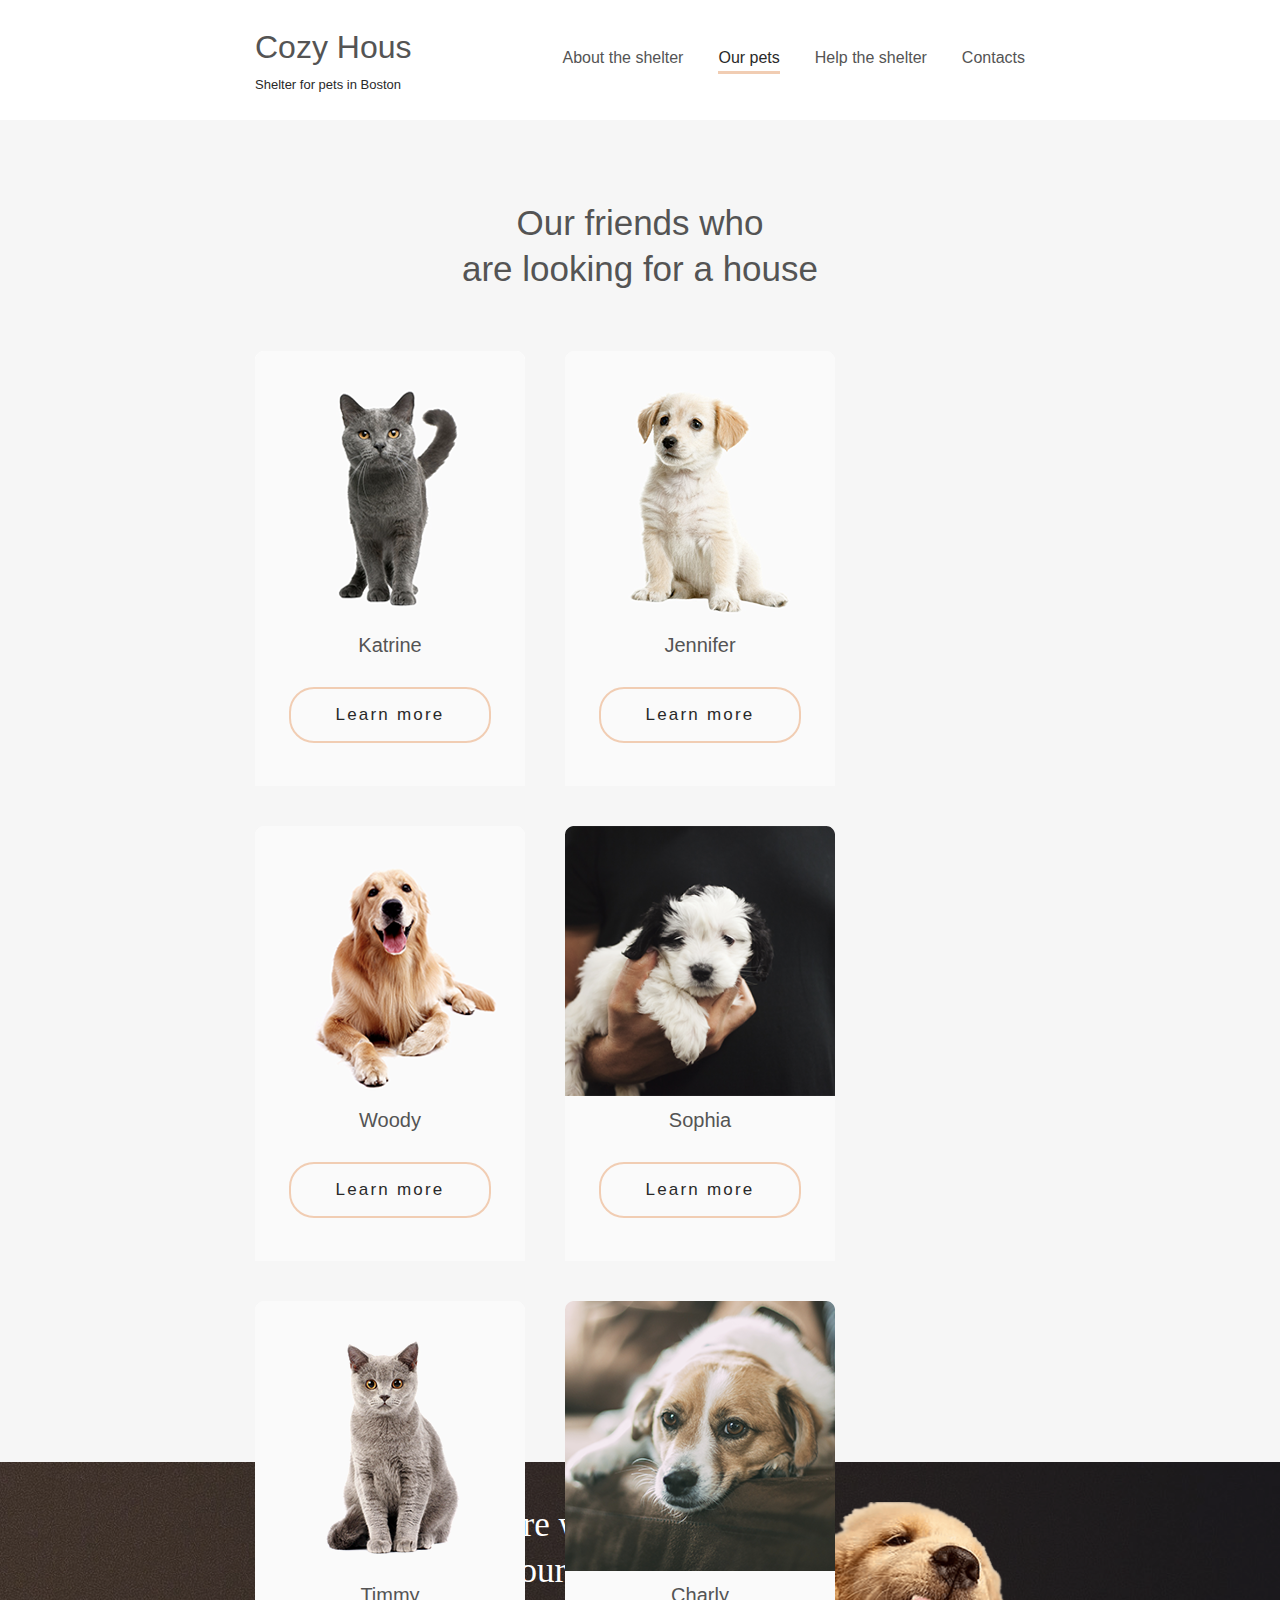
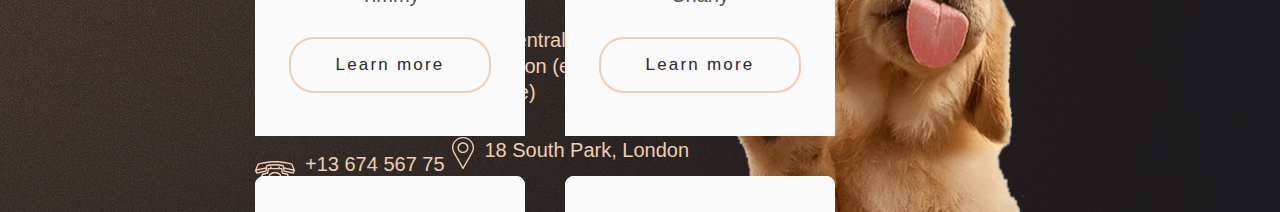
==== pages/pets/ourPets.html @ 7f10a40a "first commit" ====
<!DOCTYPE html>
<html lang="en">
<head>
   <meta charset="UTF-8">
   <meta http-equiv="X-UA-Compatible" content="IE=edge">
   <meta name="viewport" content="width=device-width, initial-scale=1.0">
   <link rel="stylesheet" href="./styles/style.css">
   <script src="./script.js" defer></script>
   <title>Our pets</title>
</head>
<body>
   <div class="site-container">
      <header class="header">
         <div class="container header__container">
            <div class="logo header__logo">
               <a href="../main/index.html">
                  <h1 class="logo__title">Cozy Hous</h1>
               <p class="logo__subtitle">Shelter for pets in Boston</p>
               </a>
            </div>
            <nav class="header__nav">
               <ul class="nav__list">
                  <li class="nav__link"><a href="../main/index.html" class="link__text">About the shelter</a></li>
                  <li class="nav__link"><a href="#" class="link__text link__active">Our pets</a></li>
                  <li class="nav__link"><a href="../main/index.html#help" class="link__text">Help the shelter</a></li>
                  <li class="nav__link"><a href="#footer" class="link__text">Contacts</a></li>
               </ul>
            </nav>
         </div>
      </header>
<section class="pets">
  <div class="pets__container container">
   <h3 class="pets__title">Our friends who
      are looking for a house</h3>
      <!-- это один лист слайда -->
      <div class="pets-cards__container">  
         <ul class="clider__list">
            <li class="slider-card link">
               <img src="../../assets/images/pets-katrine.png" alt="pets-katrine">
             
               <div class="button-section">
                  <h3 class="slider-card__title">Katrine</h3>
                  <button class="btn-reset slider__button btn link">Learn more</button>
               </div>
            </li>
            <li class="slider-card link">
               <img src="../../assets/images/pets-jennifer.png" alt="pets-jennifer">
              
               <div class="button-section">
                  <h3 class="slider-card__title">Jennifer</h3>
                  <button class="btn-reset slider__button btn link">Learn more</button>
               </div>
            </li>
            <li class="slider-card link">
               <img src="../../assets/images/pets-woody.png" alt="pets-woody">
               <div class="button-section">
                  <h3 class="slider-card__title">Woody</h3>
                  <button class="btn-reset slider__button btn link">Learn more</button>
               </div>
            </li>
            <li class="slider-card link">
               <img src="../../assets/images/pets-katrine-dog.png" alt="pets-sofia">
             
               <div class="button-section">
                  <h3 class="slider-card__title">Sophia</h3>
                  <button class="btn-reset slider__button btn link">Learn more</button>
               </div>
            </li>
            <li class="slider-card link">
               <img src="../../assets/images/pets-timmy.png" alt="pets-Timmy">
             
               <div class="button-section">
                  <h3 class="slider-card__title">Timmy</h3>
                  <button class="btn-reset slider__button btn link">Learn more</button>
               </div>
            </li>
            <li class="slider-card link">
               <img src="../../assets/images/pets-charly.png" alt="pets-Charly">
             
               <div class="button-section">
                  <h3 class="slider-card__title">Charly</h3>
                  <button class="btn-reset slider__button btn link">Learn more</button>
               </div>
            </li>
            <li class="slider-card link">
               <img src="../../assets/images/pets-scarlet.png" alt="pets-Scarlett">
             
               <div class="button-section">
                  <h3 class="slider-card__title">Scarlett</h3>
                  <button class="btn-reset slider__button btn link">Learn more</button>
               </div>
            </li>
            <li class="slider-card link">
               <img src="../../assets/images/pets-katrine-cat.png" alt="pets-Freddie">
             
               <div class="button-section">
                  <h3 class="slider-card__title">Freddie</h3>
                  <button class="btn-reset slider__button btn link">Learn more</button>
               </div>
            </li>
           </ul>
      </div>
      <ul class="slider-buttons__list">
         <li ><button class="btn-reset slider-button__item disabled">
             <img src="../../assets/icons/__.svg" alt="" class="arrowleft">
            </button> </li>
         <li>
            <button class="btn-reset slider-button__item disabled">
               <img src="../../assets/icons/arrowLeft2_.svg" alt="" class="arrowleft">
              </button>
         </li>
         <li>
            <button class="btn-reset slider-button__item slider-button__item_number">
               <img src="../../assets/icons/1.svg" alt="" class="arrowleft">
              </button>
         </li>
         <li >
            <button class="btn-reset slider-button__item arrowright active">
               <img src="../../assets/icons/arroeRight1.svg" alt="" class="arrowleft">
              </button>
         </li>
         <li>
            <button class="btn-reset slider-button__item arrowright active">
               <img src="../../assets/icons/arrowRight2_.svg" alt="" class="arrowleft">
              </button>
         </li>
      </ul>
  </div>
</section>
<footer class="footer" id="footer">
   <div class="footer__container container">
      <div class="contacts">
         <h3 class="footer-contacts__title">For questions
             and suggestions</h3>
             <a href=" mailto:mail@example.com" class="contacts-email__email"><img src="../../assets/icons/icon-email.svg" alt="tel" class="contacts-email__image"><h4>email@shelter.com</h4></a>
             <a href="tel:+13 674 567 75 54" class="contacts-tel__tel"><img src="../../assets/icons/icon-phone.svg" alt="" class="contacts-tel__image"> +13 674 567 75 54</a>
      </div>
      <div class="locations">
         <h3 class="contacts-location__title">We are waiting
             for your visit</h3>
             <a href="https://www.google.co.uk/maps/place/%D0%91%D0%BE%D1%81%D1%82%D0%BE%D0%BD,+%D0%92%D0%B5%D0%BB%D0%B8%D0%BA%D0%BE%D0%B1%D1%80%D0%B8%D1%82%D0%B0%D0%BD%D0%B8%D1%8F/@52.9783775,-0.0565171,13z/data=!3m1!4b1!4m5!3m4!1s0x47d7c2c53856f733:0x8406d541f1a0910c!8m2!3d52.979036!4d-0.0264359"
              class="contacts-location__location" target="_blank"><img src="../../assets/icons/icon-marker.svg" alt="" class="">1 Central Street, 
              Boston (entrance from the store)</a>
             <a href="https://www.google.co.uk/maps/place/%D0%9B%D0%BE%D0%BD%D0%B4%D0%BE%D0%BD,+%D0%92%D0%B5%D0%BB%D0%B8%D0%BA%D0%BE%D0%B1%D1%80%D0%B8%D1%82%D0%B0%D0%BD%D0%B8%D1%8F/@51.5283063,-0.3824794,10z/data=!3m1!4b1!4m5!3m4!1s0x47d8a00baf21de75:0x52963a5addd52a99!8m2!3d51.507033!4d-0.1263428" 
             class="contacts-location__location" target="_blank"><img src="../../assets/icons/icon-marker.svg" alt="" class=""> 18 South Park, London </a>
      </div>
      <img src="../../assets/images/footer-puppy.png" alt="" class="footer__image">
   </div>
</footer>
   </div>
</body>
</html>
---- pages/pets/styles/style.css ----
@import "./_normalize.css";
@import "./_global.css";
@import "./_overall.css";

@import "./components/_header.css";
@import "./components/_pets.css";
@import "./components/_footer.css";
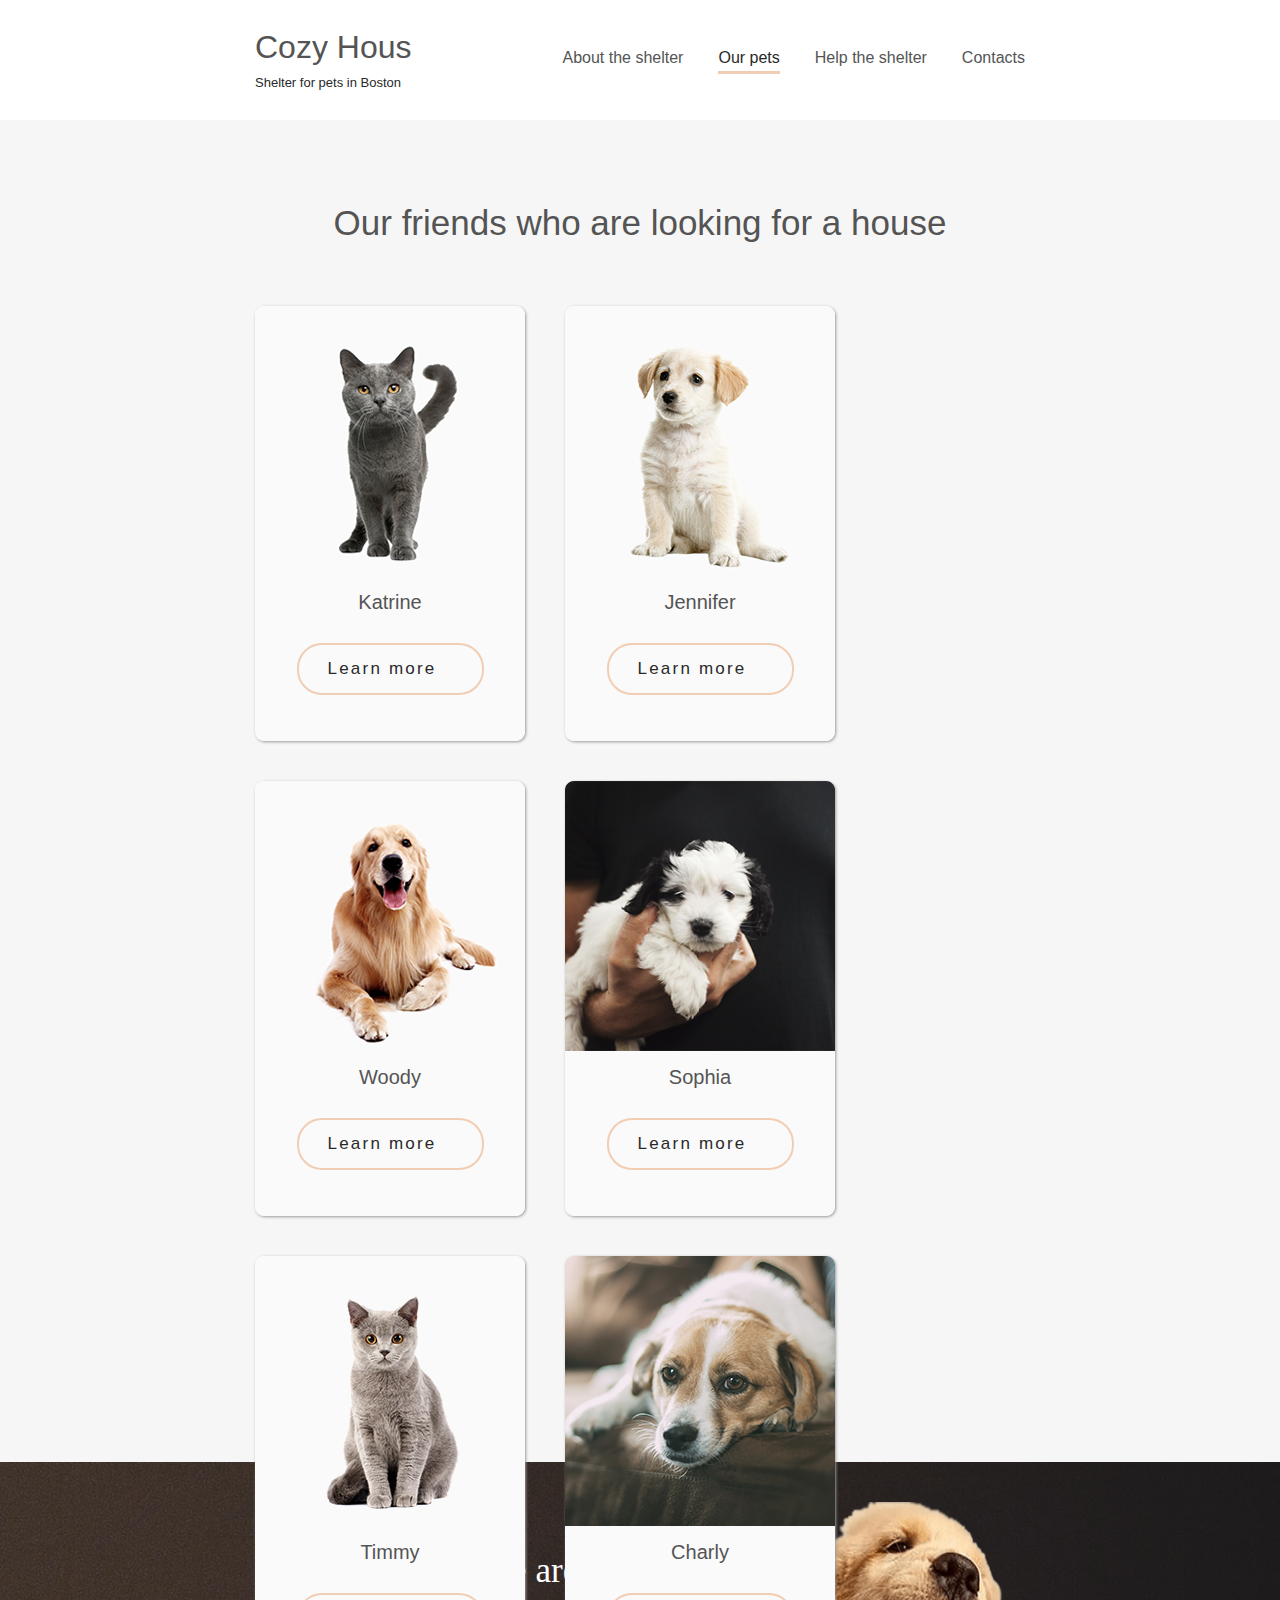
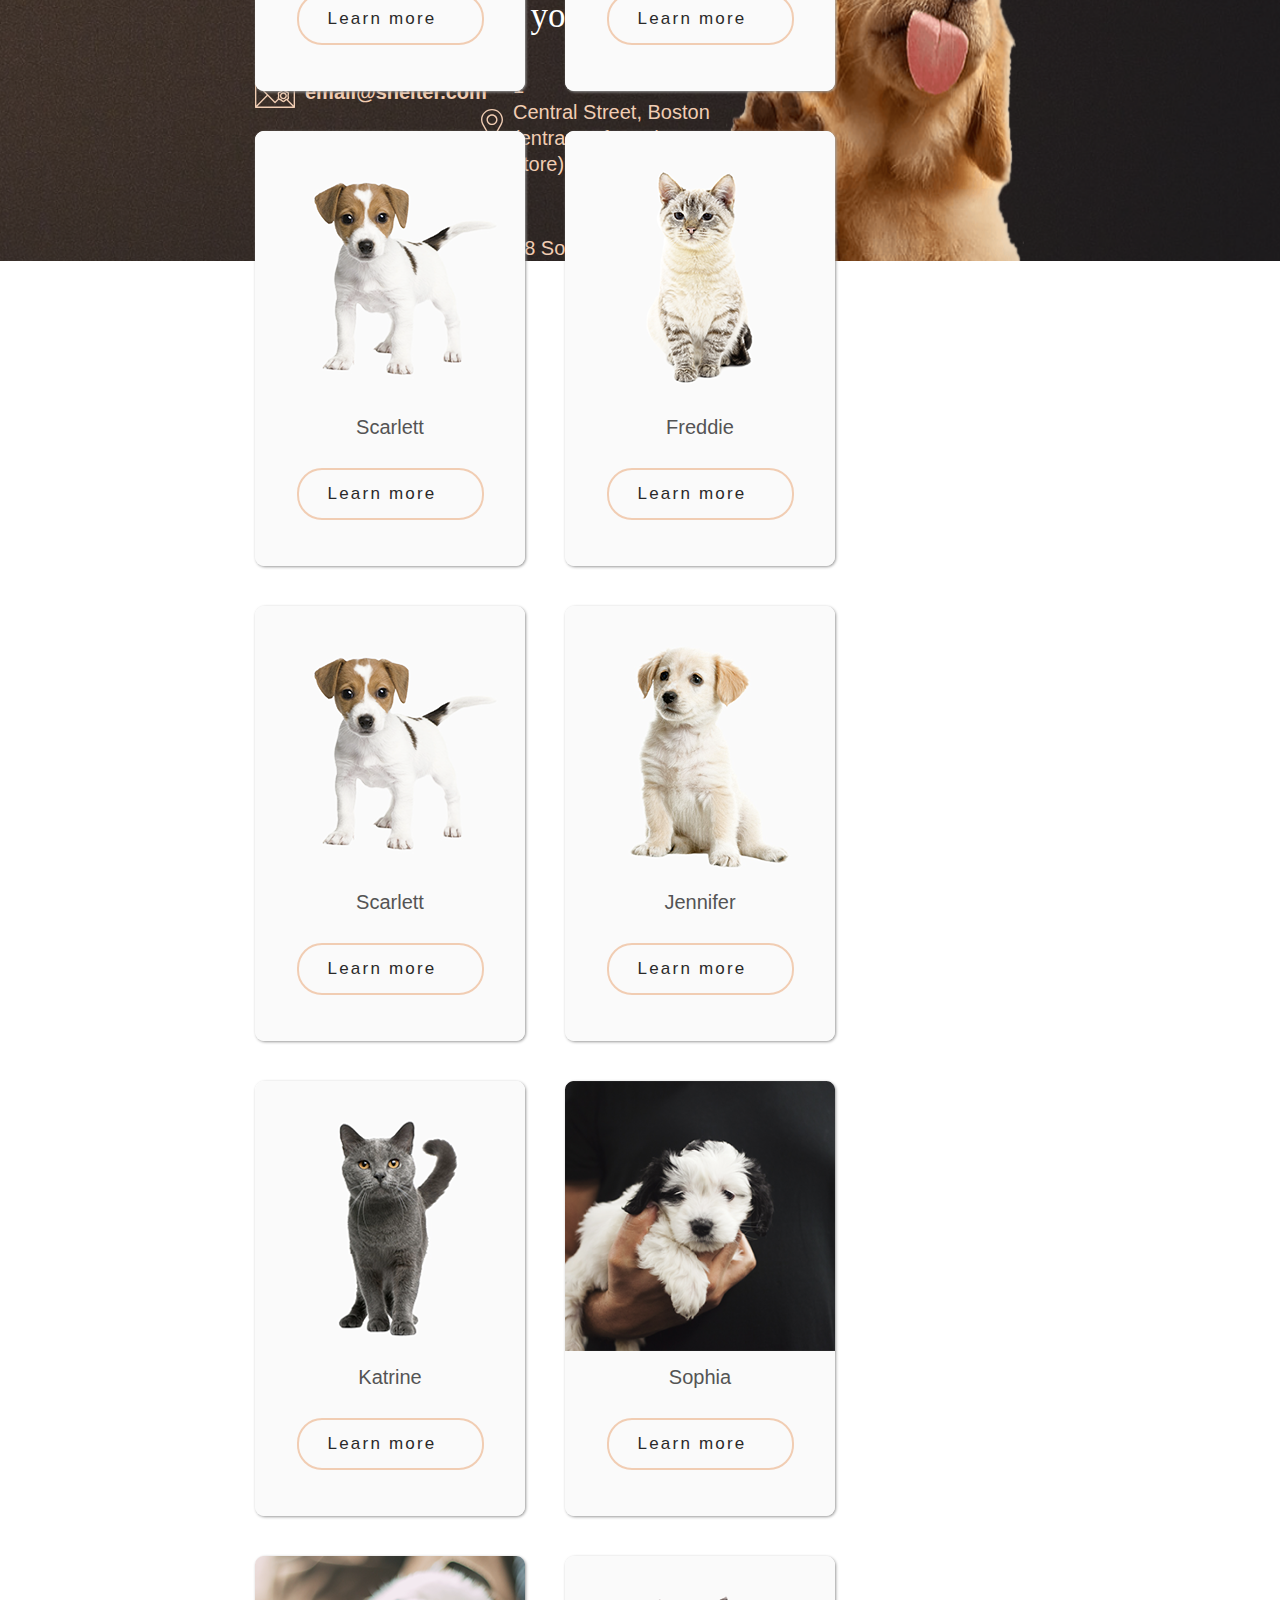
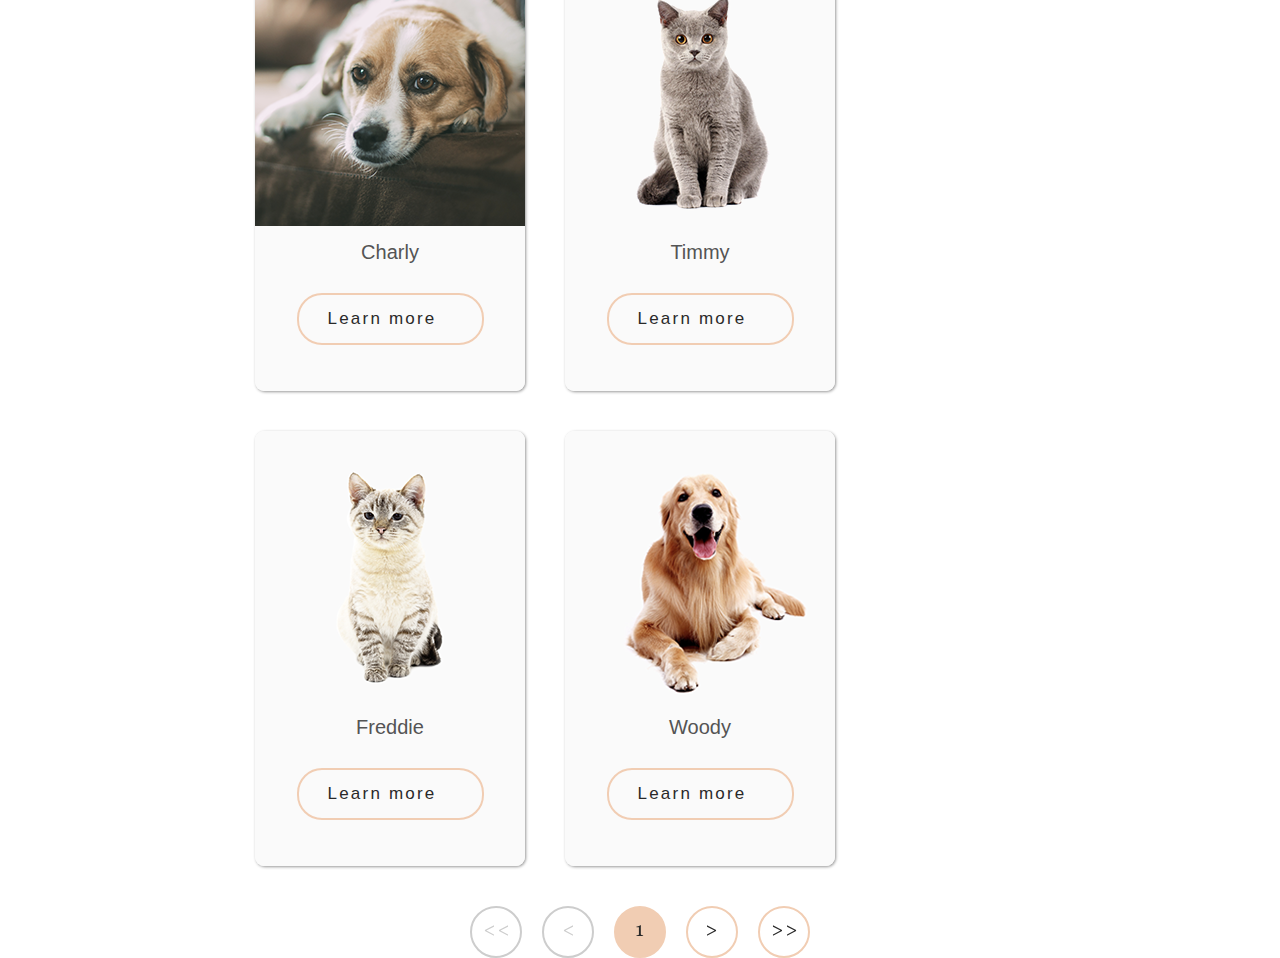
==== commit edf9b8a1: "first commit" ====
--- a/pages/pets/ourPets.html
+++ b/pages/pets/ourPets.html
@@ -1,152 +1,259 @@
 <!DOCTYPE html>
 <html lang="en">
-<head>
-   <meta charset="UTF-8">
-   <meta http-equiv="X-UA-Compatible" content="IE=edge">
-   <meta name="viewport" content="width=device-width, initial-scale=1.0">
-   <link rel="stylesheet" href="./styles/style.css">
-   <script src="./script.js" defer></script>
-   <title>Our pets</title>
-</head>
-<body>
-   <div class="site-container">
-      <header class="header">
-         <div class="container header__container">
+  <head>
+    <meta charset="UTF-8" />
+    <meta http-equiv="X-UA-Compatible" content="IE=edge" />
+    <meta name="viewport" content="width=device-width, initial-scale=1.0" />
+    <link rel="stylesheet" href="./styles/style.css" />
+    <title>Our pets</title>
+  </head>
+  <body>
+    <div class="site-container">
+      <div class="sticky-container">
+        <div class="simpe__div"></div>
+        <header class="header sticky" id="sticky">
+          <div class="container header__container">
             <div class="logo header__logo">
-               <a href="../main/index.html">
-                  <h1 class="logo__title">Cozy Hous</h1>
-               <p class="logo__subtitle">Shelter for pets in Boston</p>
-               </a>
+              <a href="../main/index.html">
+                <h1 class="logo__title">Cozy Hous</h1>
+                <p class="logo__subtitle">Shelter for pets in Boston</p>
+              </a>
             </div>
             <nav class="header__nav">
-               <ul class="nav__list">
-                  <li class="nav__link"><a href="../main/index.html" class="link__text">About the shelter</a></li>
-                  <li class="nav__link"><a href="#" class="link__text link__active">Our pets</a></li>
-                  <li class="nav__link"><a href="../main/index.html#help" class="link__text">Help the shelter</a></li>
-                  <li class="nav__link"><a href="#footer" class="link__text">Contacts</a></li>
-               </ul>
+              <ul class="nav__list">
+                <li class="nav__link">
+                  <a href="../main/index.html" class="link__text"
+                    >About the shelter</a
+                  >
+                </li>
+                <li class="nav__link">
+                  <a href="#" class="link__text link__active">Our pets</a>
+                </li>
+                <li class="nav__link">
+                  <a href="../main/index.html#help" class="link__text"
+                    >Help the shelter</a
+                  >
+                </li>
+                <li class="nav__link">
+                  <a href="#footer" class="link__text">Contacts</a>
+                </li>
+              </ul>
             </nav>
-         </div>
-      </header>
-<section class="pets">
-  <div class="pets__container container">
-   <h3 class="pets__title">Our friends who
-      are looking for a house</h3>
-      <!-- это один лист слайда -->
-      <div class="pets-cards__container">  
-         <ul class="clider__list">
-            <li class="slider-card link">
-               <img src="../../assets/images/pets-katrine.png" alt="pets-katrine">
-             
-               <div class="button-section">
-                  <h3 class="slider-card__title">Katrine</h3>
-                  <button class="btn-reset slider__button btn link">Learn more</button>
-               </div>
-            </li>
-            <li class="slider-card link">
-               <img src="../../assets/images/pets-jennifer.png" alt="pets-jennifer">
-              
-               <div class="button-section">
-                  <h3 class="slider-card__title">Jennifer</h3>
-                  <button class="btn-reset slider__button btn link">Learn more</button>
-               </div>
-            </li>
-            <li class="slider-card link">
-               <img src="../../assets/images/pets-woody.png" alt="pets-woody">
-               <div class="button-section">
-                  <h3 class="slider-card__title">Woody</h3>
-                  <button class="btn-reset slider__button btn link">Learn more</button>
-               </div>
-            </li>
-            <li class="slider-card link">
-               <img src="../../assets/images/pets-katrine-dog.png" alt="pets-sofia">
-             
-               <div class="button-section">
-                  <h3 class="slider-card__title">Sophia</h3>
-                  <button class="btn-reset slider__button btn link">Learn more</button>
-               </div>
-            </li>
-            <li class="slider-card link">
-               <img src="../../assets/images/pets-timmy.png" alt="pets-Timmy">
-             
-               <div class="button-section">
-                  <h3 class="slider-card__title">Timmy</h3>
-                  <button class="btn-reset slider__button btn link">Learn more</button>
-               </div>
-            </li>
-            <li class="slider-card link">
-               <img src="../../assets/images/pets-charly.png" alt="pets-Charly">
-             
-               <div class="button-section">
-                  <h3 class="slider-card__title">Charly</h3>
-                  <button class="btn-reset slider__button btn link">Learn more</button>
-               </div>
-            </li>
-            <li class="slider-card link">
-               <img src="../../assets/images/pets-scarlet.png" alt="pets-Scarlett">
-             
-               <div class="button-section">
-                  <h3 class="slider-card__title">Scarlett</h3>
-                  <button class="btn-reset slider__button btn link">Learn more</button>
-               </div>
-            </li>
-            <li class="slider-card link">
-               <img src="../../assets/images/pets-katrine-cat.png" alt="pets-Freddie">
-             
-               <div class="button-section">
-                  <h3 class="slider-card__title">Freddie</h3>
-                  <button class="btn-reset slider__button btn link">Learn more</button>
-               </div>
-            </li>
-           </ul>
+          </div>
+        </header>
+        <section class="pets">
+          <div class="pets__container container">
+            <h3 class="pets__title">Our friends who are looking for a house</h3>
+            <!-- это один лист слайда -->
+            <div class="pets-cards__container">
+              <ul class="slider__list js-pets-list">
+                <!-- <li class="slider-card link">
+                  <img
+                    src="../../assets/images/pets-katrine.png"
+                    alt="pets-katrine"
+                  />
+
+                  <div class="button-section">
+                    <h3 class="slider-card__title">Katrine</h3>
+                    <button class="btn-reset slider__button btn link">
+                      Learn more
+                    </button>
+                  </div>
+                </li> -->
+                <!-- <li class="slider-card link">
+                  <img
+                    src="../../assets/images/pets-jennifer.png"
+                    alt="pets-jennifer"
+                  />
+
+                  <div class="button-section">
+                    <h3 class="slider-card__title">Jennifer</h3>
+                    <button class="btn-reset slider__button btn link">
+                      Learn more
+                    </button>
+                  </div>
+                </li> -->
+                <!-- <li class="slider-card link">
+                  <img
+                    src="../../assets/images/pets-woody.png"
+                    alt="pets-woody"
+                  />
+                  <div class="button-section">
+                    <h3 class="slider-card__title">Woody</h3>
+                    <button class="btn-reset slider__button btn link">
+                      Learn more
+                    </button>
+                  </div>
+                </li> -->
+                <!-- <li class="slider-card link">
+                  <img
+                    src="../../assets/images/pets-katrine-dog.png"
+                    alt="pets-sofia"
+                  />
+
+                  <div class="button-section">
+                    <h3 class="slider-card__title">Sophia</h3>
+                    <button class="btn-reset slider__button btn link">
+                      Learn more
+                    </button>
+                  </div>
+                </li> -->
+                <!-- <li class="slider-card link">
+                  <img
+                    src="../../assets/images/pets-timmy.png"
+                    alt="pets-Timmy"
+                  />
+
+                  <div class="button-section">
+                    <h3 class="slider-card__title">Timmy</h3>
+                    <button class="btn-reset slider__button btn link">
+                      Learn more
+                    </button>
+                  </div>
+                </li> -->
+                <!-- <li class="slider-card link">
+                  <img
+                    src="../../assets/images/pets-charly.png"
+                    alt="pets-Charly"
+                  />
+
+                  <div class="button-section">
+                    <h3 class="slider-card__title">Charly</h3>
+                    <button class="btn-reset slider__button btn link">
+                      Learn more
+                    </button>
+                  </div>
+                </li> -->
+                <!-- <li class="slider-card link">
+                  <img
+                    src="../../assets/images/pets-scarlet.png"
+                    alt="pets-Scarlett"
+                  />
+
+                  <div class="button-section">
+                    <h3 class="slider-card__title">Scarlett</h3>
+                    <button class="btn-reset slider__button btn link">
+                      Learn more
+                    </button>
+                  </div>
+                </li> -->
+                <!-- <li class="slider-card link">
+                  <img
+                    src="../../assets/images/pets-katrine-cat.png"
+                    alt="pets-Freddie"
+                  />
+
+                  <div class="button-section">
+                    <h3 class="slider-card__title">Freddie</h3>
+                    <button class="btn-reset slider__button btn link">
+                      Learn more
+                    </button>
+                  </div>
+                </li> -->
+              </ul>
+            </div>
+            <ul class="slider-buttons__list">
+              <li>
+                <button class="btn-reset slider-button__item disabled">
+                  <img
+                    src="../../assets/icons/__.svg"
+                    alt=""
+                    class="arrowleft"
+                  />
+                </button>
+              </li>
+              <li>
+                <button class="btn-reset slider-button__item disabled">
+                  <img
+                    src="../../assets/icons/arrowLeft2_.svg"
+                    alt=""
+                    class="arrowleft"
+                  />
+                </button>
+              </li>
+              <li>
+                <button
+                  class="btn-reset slider-button__item slider-button__item_number"
+                >
+                  <img
+                    src="../../assets/icons/1.svg"
+                    alt=""
+                    class="arrowleft"
+                  />
+                </button>
+              </li>
+              <li>
+                <button class="btn-reset slider-button__item arrowright active">
+                  <img
+                    src="../../assets/icons/arroeRight1.svg"
+                    alt=""
+                    class="arrowleft"
+                  />
+                </button>
+              </li>
+              <li>
+                <button class="btn-reset slider-button__item arrowright active">
+                  <img
+                    src="../../assets/icons/arrowRight2_.svg"
+                    alt=""
+                    class="arrowleft"
+                  />
+                </button>
+              </li>
+            </ul>
+          </div>
+        </section>
       </div>
-      <ul class="slider-buttons__list">
-         <li ><button class="btn-reset slider-button__item disabled">
-             <img src="../../assets/icons/__.svg" alt="" class="arrowleft">
-            </button> </li>
-         <li>
-            <button class="btn-reset slider-button__item disabled">
-               <img src="../../assets/icons/arrowLeft2_.svg" alt="" class="arrowleft">
-              </button>
-         </li>
-         <li>
-            <button class="btn-reset slider-button__item slider-button__item_number">
-               <img src="../../assets/icons/1.svg" alt="" class="arrowleft">
-              </button>
-         </li>
-         <li >
-            <button class="btn-reset slider-button__item arrowright active">
-               <img src="../../assets/icons/arroeRight1.svg" alt="" class="arrowleft">
-              </button>
-         </li>
-         <li>
-            <button class="btn-reset slider-button__item arrowright active">
-               <img src="../../assets/icons/arrowRight2_.svg" alt="" class="arrowleft">
-              </button>
-         </li>
-      </ul>
-  </div>
-</section>
-<footer class="footer" id="footer">
-   <div class="footer__container container">
-      <div class="contacts">
-         <h3 class="footer-contacts__title">For questions
-             and suggestions</h3>
-             <a href=" mailto:mail@example.com" class="contacts-email__email"><img src="../../assets/icons/icon-email.svg" alt="tel" class="contacts-email__image"><h4>email@shelter.com</h4></a>
-             <a href="tel:+13 674 567 75 54" class="contacts-tel__tel"><img src="../../assets/icons/icon-phone.svg" alt="" class="contacts-tel__image"> +13 674 567 75 54</a>
-      </div>
-      <div class="locations">
-         <h3 class="contacts-location__title">We are waiting
-             for your visit</h3>
-             <a href="https://www.google.co.uk/maps/place/%D0%91%D0%BE%D1%81%D1%82%D0%BE%D0%BD,+%D0%92%D0%B5%D0%BB%D0%B8%D0%BA%D0%BE%D0%B1%D1%80%D0%B8%D1%82%D0%B0%D0%BD%D0%B8%D1%8F/@52.9783775,-0.0565171,13z/data=!3m1!4b1!4m5!3m4!1s0x47d7c2c53856f733:0x8406d541f1a0910c!8m2!3d52.979036!4d-0.0264359"
-              class="contacts-location__location" target="_blank"><img src="../../assets/icons/icon-marker.svg" alt="" class="">1 Central Street, 
-              Boston (entrance from the store)</a>
-             <a href="https://www.google.co.uk/maps/place/%D0%9B%D0%BE%D0%BD%D0%B4%D0%BE%D0%BD,+%D0%92%D0%B5%D0%BB%D0%B8%D0%BA%D0%BE%D0%B1%D1%80%D0%B8%D1%82%D0%B0%D0%BD%D0%B8%D1%8F/@51.5283063,-0.3824794,10z/data=!3m1!4b1!4m5!3m4!1s0x47d8a00baf21de75:0x52963a5addd52a99!8m2!3d51.507033!4d-0.1263428" 
-             class="contacts-location__location" target="_blank"><img src="../../assets/icons/icon-marker.svg" alt="" class=""> 18 South Park, London </a>
-      </div>
-      <img src="../../assets/images/footer-puppy.png" alt="" class="footer__image">
-   </div>
-</footer>
-   </div>
-</body>
-</html>+      <footer class="footer" id="footer">
+        <div class="footer__container container">
+          <div class="contacts">
+            <h3 class="footer-contacts__title">
+              For questions and suggestions
+            </h3>
+            <a href=" mailto:mail@example.com" class="contacts-email__email"
+              ><img
+                src="../../assets/icons/icon-email.svg"
+                alt="tel"
+                class="contacts-email__image"
+              />
+              <h4>email@shelter.com</h4></a
+            >
+            <a href="tel:+13 674 567 75 54" class="contacts-tel__tel"
+              ><img
+                src="../../assets/icons/icon-phone.svg"
+                alt=""
+                class="contacts-tel__image"
+              />
+              +13 674 567 75 54</a
+            >
+          </div>
+          <div class="locations">
+            <h3 class="contacts-location__title">
+              We are waiting for your visit
+            </h3>
+            <a
+              href="https://www.google.co.uk/maps/place/%D0%91%D0%BE%D1%81%D1%82%D0%BE%D0%BD,+%D0%92%D0%B5%D0%BB%D0%B8%D0%BA%D0%BE%D0%B1%D1%80%D0%B8%D1%82%D0%B0%D0%BD%D0%B8%D1%8F/@52.9783775,-0.0565171,13z/data=!3m1!4b1!4m5!3m4!1s0x47d7c2c53856f733:0x8406d541f1a0910c!8m2!3d52.979036!4d-0.0264359"
+              class="contacts-location__location"
+              target="_blank"
+              ><img src="../../assets/icons/icon-marker.svg" alt="" class="" />1
+              Central Street, Boston (entrance from the store)</a
+            >
+            <a
+              href="https://www.google.co.uk/maps/place/%D0%9B%D0%BE%D0%BD%D0%B4%D0%BE%D0%BD,+%D0%92%D0%B5%D0%BB%D0%B8%D0%BA%D0%BE%D0%B1%D1%80%D0%B8%D1%82%D0%B0%D0%BD%D0%B8%D1%8F/@51.5283063,-0.3824794,10z/data=!3m1!4b1!4m5!3m4!1s0x47d8a00baf21de75:0x52963a5addd52a99!8m2!3d51.507033!4d-0.1263428"
+              class="contacts-location__location"
+              target="_blank"
+              ><img src="../../assets/icons/icon-marker.svg" alt="" class="" />
+              18 South Park, London
+            </a>
+          </div>
+          <img
+            src="../../assets/images/footer-puppy.png"
+            alt=""
+            class="footer__image"
+          />
+        </div>
+      </footer>
+    </div>
+    <script src="./js/main.js" type="module"></script>
+  </body>
+</html>
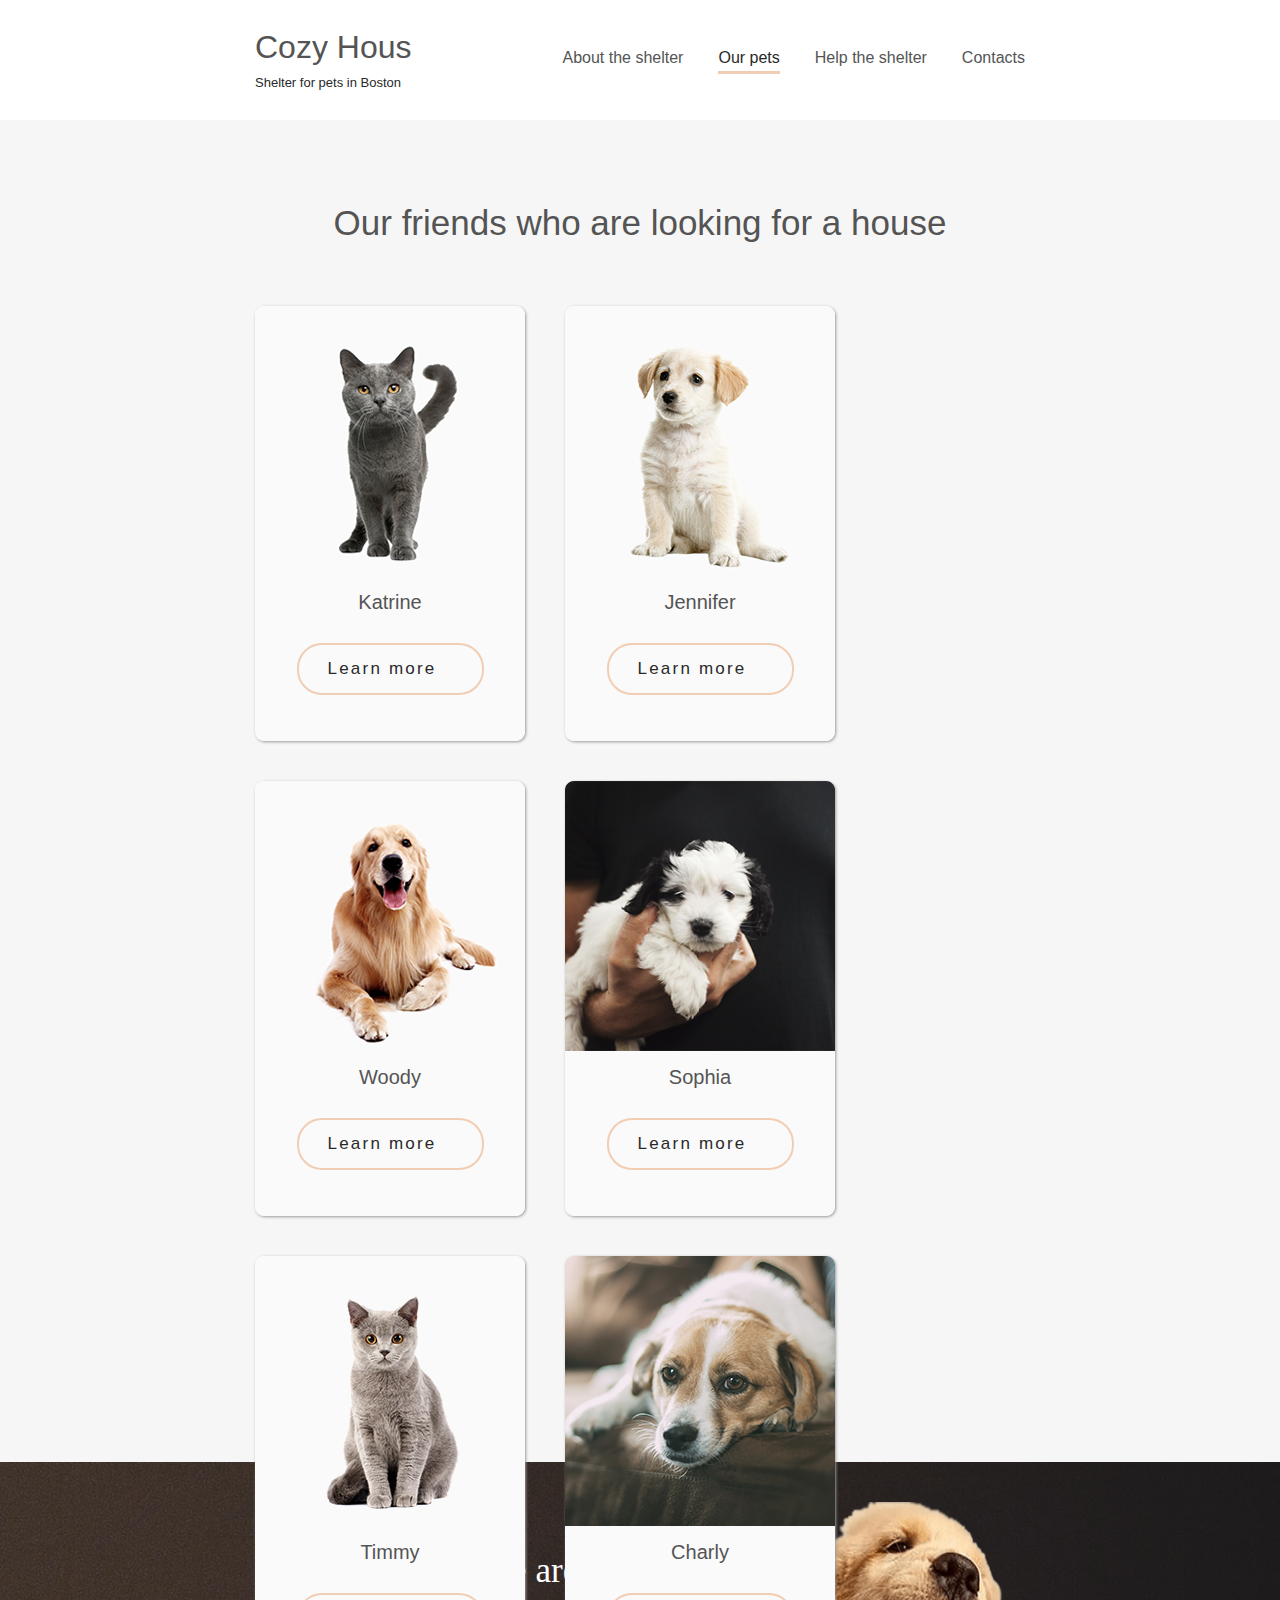
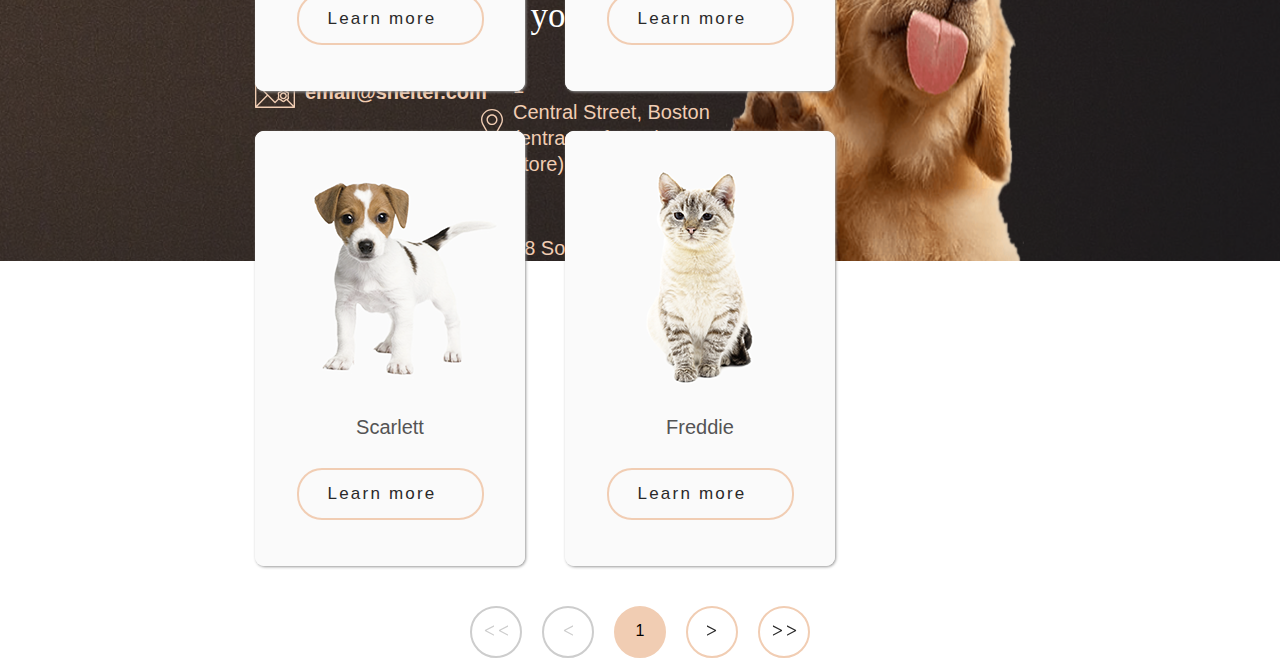
==== commit 073b6f6a: "click btnPaginatin" ====
--- a/pages/pets/ourPets.html
+++ b/pages/pets/ourPets.html
@@ -152,7 +152,7 @@
                 </li> -->
               </ul>
             </div>
-            <ul class="slider-buttons__list">
+            <ul class="slider-buttons__list js-pagination">
               <li>
                 <button class="btn-reset slider-button__item disabled">
                   <img
@@ -163,7 +163,9 @@
                 </button>
               </li>
               <li>
-                <button class="btn-reset slider-button__item disabled">
+                <button
+                  class="btn-reset slider-button__item js-pagination-btn-prev disabled"
+                >
                   <img
                     src="../../assets/icons/arrowLeft2_.svg"
                     alt=""
@@ -173,17 +175,20 @@
               </li>
               <li>
                 <button
-                  class="btn-reset slider-button__item slider-button__item_number"
+                  class="btn-reset pagination-button__item slider-button__item_number"
                 >
-                  <img
+                  1
+                  <!-- <img
                     src="../../assets/icons/1.svg"
                     alt=""
                     class="arrowleft"
-                  />
-                </button>
-              </li>
-              <li>
-                <button class="btn-reset slider-button__item arrowright active">
+                  /> -->
+                </button>
+              </li>
+              <li>
+                <button
+                  class="btn-reset slider-button__item arrowright active js-pagination-btn-next"
+                >
                   <img
                     src="../../assets/icons/arroeRight1.svg"
                     alt=""
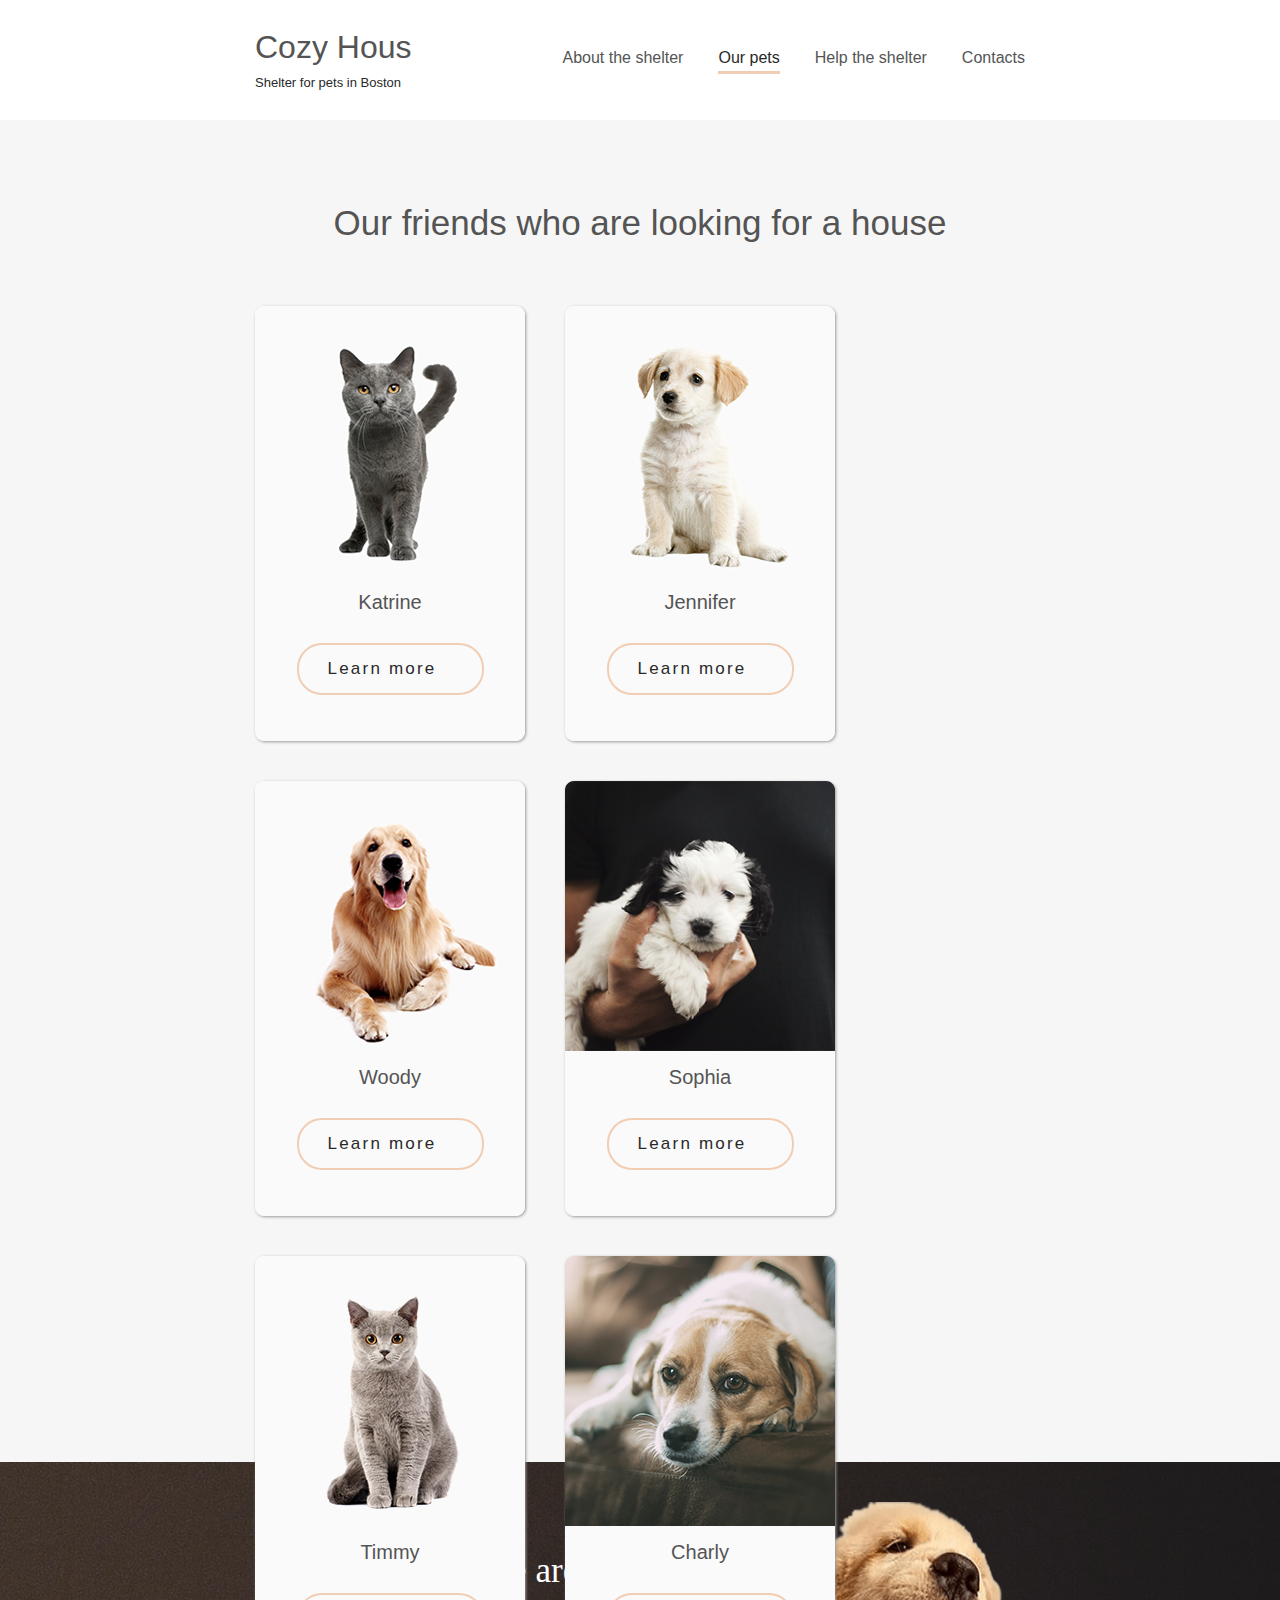
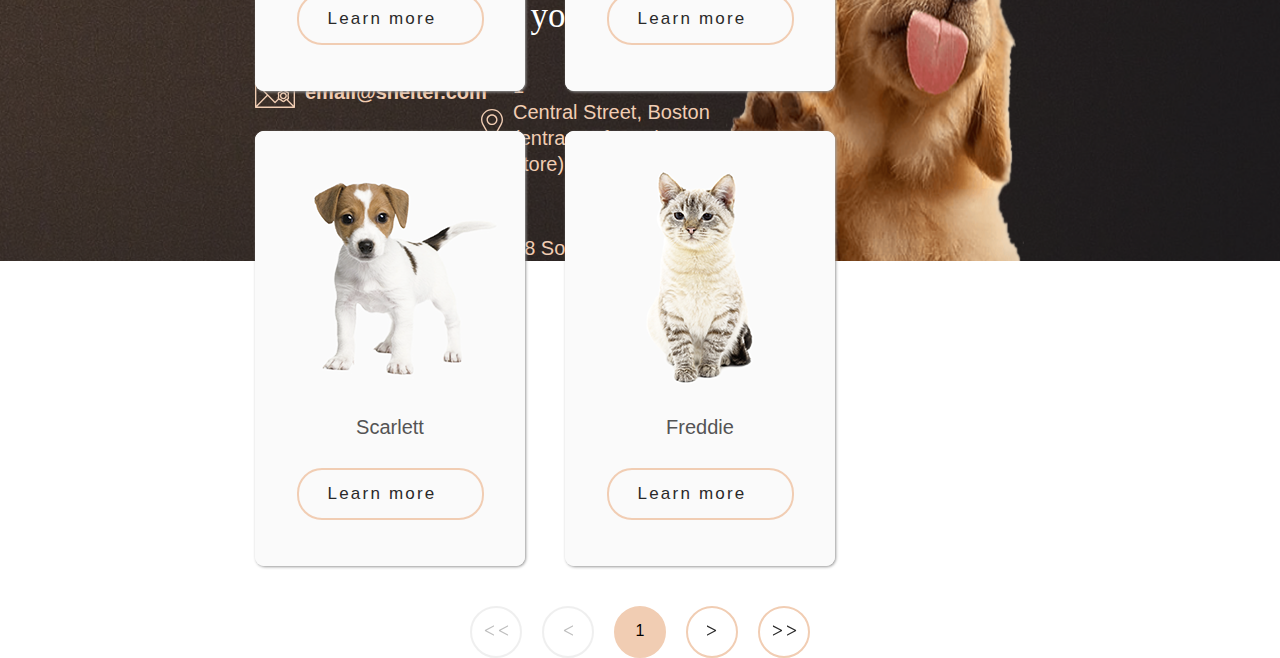
==== commit 4f448ae4: "pagination finish" ====
--- a/pages/pets/ourPets.html
+++ b/pages/pets/ourPets.html
@@ -154,9 +154,11 @@
             </div>
             <ul class="slider-buttons__list js-pagination">
               <li>
-                <button class="btn-reset slider-button__item disabled">
-                  <img
-                    src="../../assets/icons/__.svg"
+                <button
+                  class="btn-reset slider-button__item arrow-left-end disabled"
+                >
+                  <img
+                    src="../../assets/icons/arrowRight2_.svg"
                     alt=""
                     class="arrowleft"
                   />
@@ -164,10 +166,10 @@
               </li>
               <li>
                 <button
-                  class="btn-reset slider-button__item js-pagination-btn-prev disabled"
-                >
-                  <img
-                    src="../../assets/icons/arrowLeft2_.svg"
+                  class="btn-reset slider-button__item js-pagination-btn-prev arrow-left disabled"
+                >
+                  <img
+                    src="../../assets/icons/arroeRight1.svg"
                     alt=""
                     class="arrowleft"
                   />
@@ -187,21 +189,23 @@
               </li>
               <li>
                 <button
-                  class="btn-reset slider-button__item arrowright active js-pagination-btn-next"
+                  class="btn-reset slider-button__item arrowright arrow-right active js-pagination-btn-next"
                 >
                   <img
                     src="../../assets/icons/arroeRight1.svg"
                     alt=""
-                    class="arrowleft"
-                  />
-                </button>
-              </li>
-              <li>
-                <button class="btn-reset slider-button__item arrowright active">
+                    class="arrow--right"
+                  />
+                </button>
+              </li>
+              <li>
+                <button
+                  class="btn-reset slider-button__item arrowright arrow-right-end active"
+                >
                   <img
                     src="../../assets/icons/arrowRight2_.svg"
                     alt=""
-                    class="arrowleft"
+                    class="arrow--right"
                   />
                 </button>
               </li>
